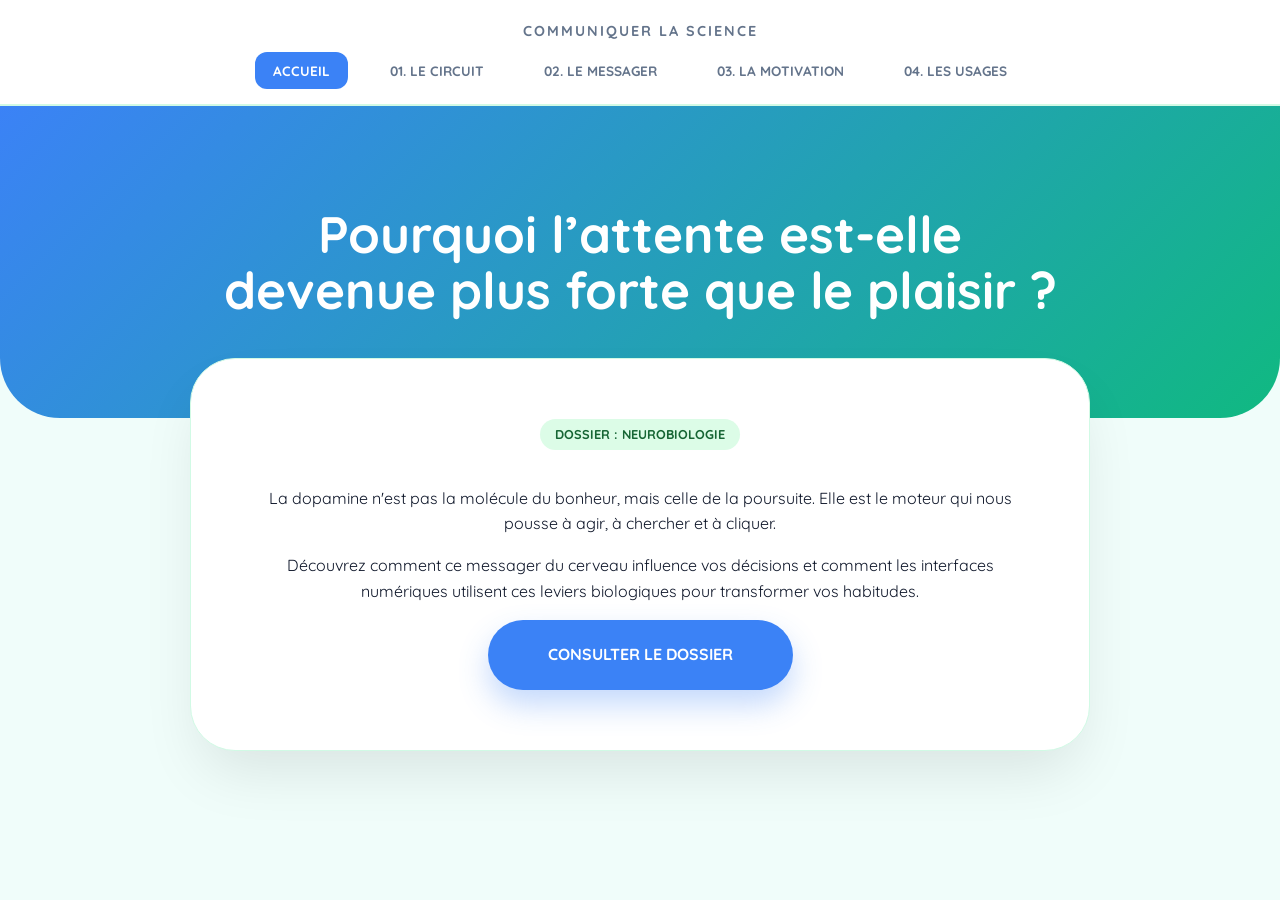
==== index.html @ db98b6cc "Update index.html" ====
<!DOCTYPE html>
<html lang="fr">
<head>
    <meta charset="UTF-8">
    <title>COMMUNIQUER LA SCIENCE | Dopamine</title>
    <style>
        @import url('https://fonts.googleapis.com/css2?family=Quicksand:wght@500;700;800&display=swap');
        :root { --bg: #f0fdfa; --blue: #3b82f6; --green: #10b981; --dark: #0f172a; }
        body { font-family: 'Quicksand', sans-serif; background-color: var(--bg); margin: 0; color: var(--dark); line-height: 1.6; }
        nav { background: white; border-bottom: 2px solid #d1fae5; padding: 20px 0; text-align: center; position: sticky; top: 0; z-index: 1000; }
        .nav-brand { display: block; font-weight: 800; font-size: 0.9rem; letter-spacing: 2px; color: #64748b; margin-bottom: 15px; text-transform: uppercase; }
        .nav-menu a { text-decoration: none; color: #64748b; font-weight: 700; margin: 0 10px; padding: 10px 18px; border-radius: 12px; font-size: 0.85rem; }
        .nav-menu a.active { background: var(--blue); color: white; }
        .hero { background: linear-gradient(135deg, var(--blue), var(--green)); color: white; padding: 100px 20px; text-align: center; border-bottom-left-radius: 60px; border-bottom-right-radius: 60px; }
        .hero h1 { font-size: 3.2rem; margin: 0; font-weight: 900; line-height: 1.1; max-width: 850px; margin: 0 auto; }
        .container { max-width: 900px; margin: -60px auto 80px auto; padding: 0 20px; }
        .card { background: white; border-radius: 45px; padding: 60px; box-shadow: 0 30px 60px -12px rgba(0,0,0,0.1); border: 1px solid #d1fae5; text-align: center; }
        .topic-tag { display: inline-block; background: #dcfce7; color: #166534; padding: 5px 15px; border-radius: 50px; font-weight: 800; font-size: 0.8rem; margin-bottom: 20px; text-transform: uppercase; }
        .btn-start { display: inline-block; background: var(--blue); color: white; padding: 22px 60px; border-radius: 100px; text-decoration: none; font-weight: 800; text-transform: uppercase; box-shadow: 0 15px 30px rgba(59, 130, 246, 0.3); transition: 0.3s; }
        .btn-start:hover { transform: translateY(-4px); background: #2563eb; }
    </style>
</head>
<body>
    <nav>
        <span class="nav-brand">Communiquer la science</span>
        <div class="nav-menu">
            <a href="index.html" class="active">ACCUEIL</a>
            <a href="anatomie.html">01. LE CIRCUIT</a>
            <a href="chimie.html">02. LE MESSAGER</a>
            <a href="mecanisme.html">03. LA MOTIVATION</a>
            <a href="addiction.html">04. LES USAGES</a>
        </div>
    </nav>
    <header class="hero">
        <h1>Pourquoi l’attente est-elle devenue plus forte que le plaisir ?</h1>
    </header>
    <main class="container">
        <div class="card">
            <span class="topic-tag">Dossier : Neurobiologie</span>
            <p>La dopamine n'est pas la molécule du bonheur, mais celle de la poursuite. Elle est le moteur qui nous pousse à agir, à chercher et à cliquer.</p>
            <p>Découvrez comment ce messager du cerveau influence vos décisions et comment les interfaces numériques utilisent ces leviers biologiques pour transformer vos habitudes.</p>
            <a href="anatomie.html" class="btn-start">Consulter le dossier</a>
        </div>
    </main>
</body>
</html>
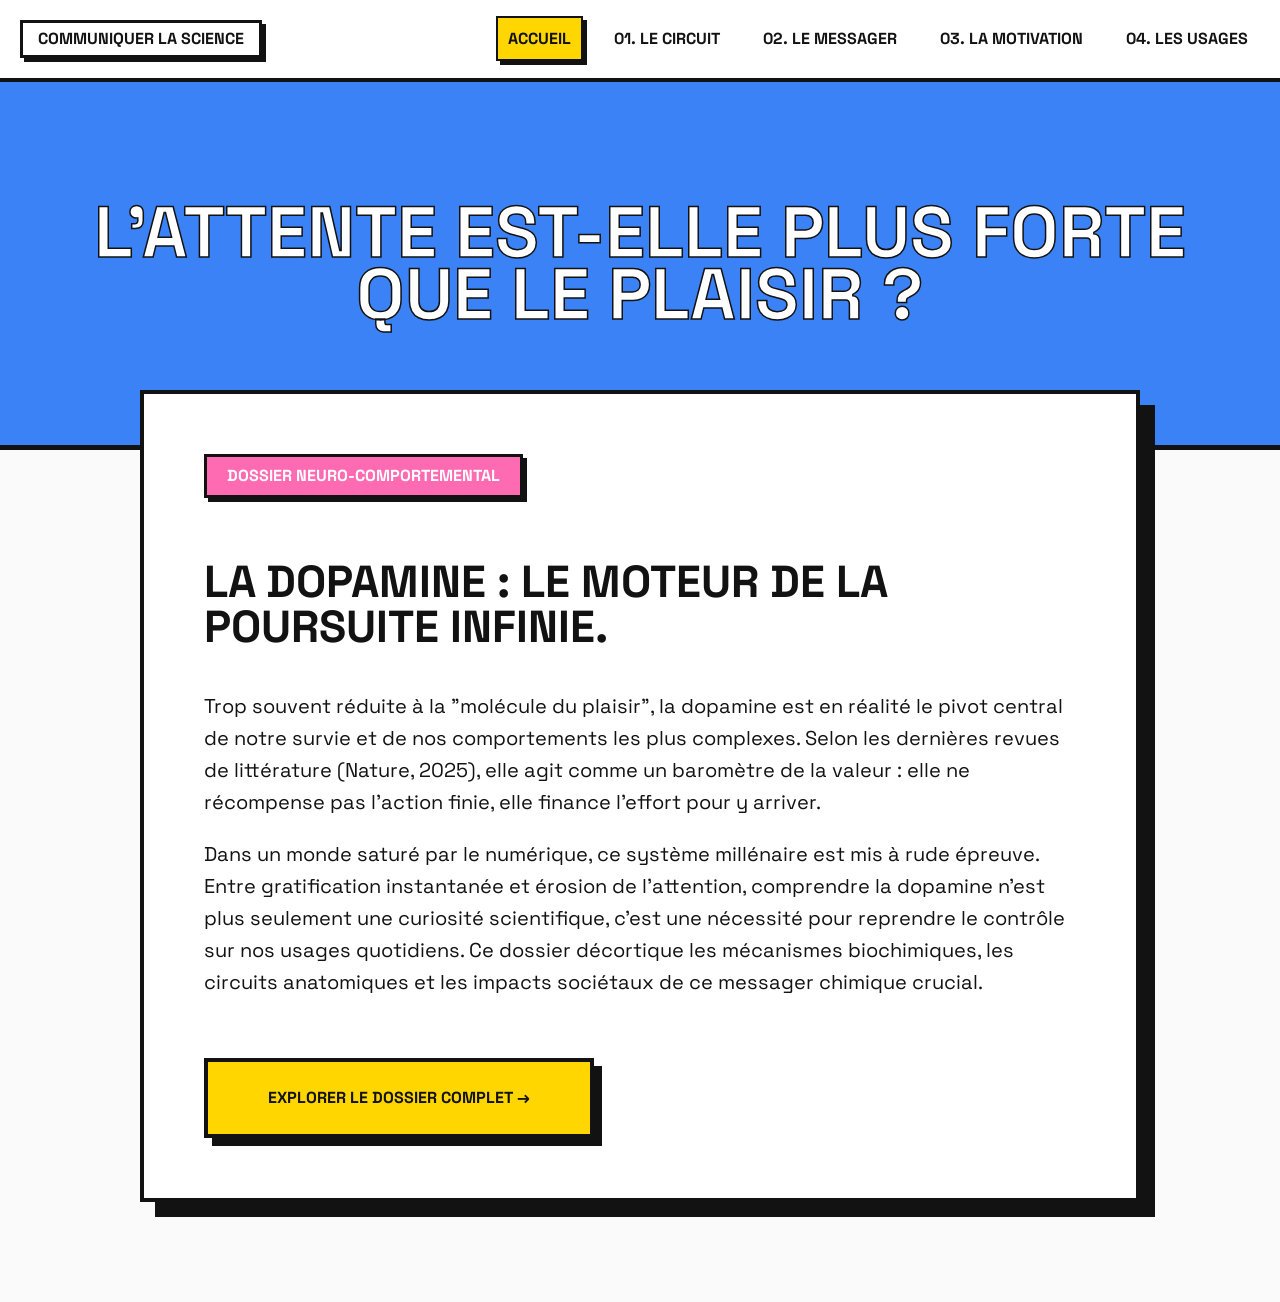
==== commit 8f706e74: "Update index.html" ====
--- a/index.html
+++ b/index.html
@@ -2,22 +2,24 @@
 <html lang="fr">
 <head>
     <meta charset="UTF-8">
-    <title>COMMUNIQUER LA SCIENCE | Dopamine</title>
+    <title>COMMUNIQUER LA SCIENCE | Dossier Dopamine</title>
     <style>
-        @import url('https://fonts.googleapis.com/css2?family=Quicksand:wght@500;700;800&display=swap');
-        :root { --bg: #f0fdfa; --blue: #3b82f6; --green: #10b981; --dark: #0f172a; }
-        body { font-family: 'Quicksand', sans-serif; background-color: var(--bg); margin: 0; color: var(--dark); line-height: 1.6; }
-        nav { background: white; border-bottom: 2px solid #d1fae5; padding: 20px 0; text-align: center; position: sticky; top: 0; z-index: 1000; }
-        .nav-brand { display: block; font-weight: 800; font-size: 0.9rem; letter-spacing: 2px; color: #64748b; margin-bottom: 15px; text-transform: uppercase; }
-        .nav-menu a { text-decoration: none; color: #64748b; font-weight: 700; margin: 0 10px; padding: 10px 18px; border-radius: 12px; font-size: 0.85rem; }
-        .nav-menu a.active { background: var(--blue); color: white; }
-        .hero { background: linear-gradient(135deg, var(--blue), var(--green)); color: white; padding: 100px 20px; text-align: center; border-bottom-left-radius: 60px; border-bottom-right-radius: 60px; }
-        .hero h1 { font-size: 3.2rem; margin: 0; font-weight: 900; line-height: 1.1; max-width: 850px; margin: 0 auto; }
-        .container { max-width: 900px; margin: -60px auto 80px auto; padding: 0 20px; }
-        .card { background: white; border-radius: 45px; padding: 60px; box-shadow: 0 30px 60px -12px rgba(0,0,0,0.1); border: 1px solid #d1fae5; text-align: center; }
-        .topic-tag { display: inline-block; background: #dcfce7; color: #166534; padding: 5px 15px; border-radius: 50px; font-weight: 800; font-size: 0.8rem; margin-bottom: 20px; text-transform: uppercase; }
-        .btn-start { display: inline-block; background: var(--blue); color: white; padding: 22px 60px; border-radius: 100px; text-decoration: none; font-weight: 800; text-transform: uppercase; box-shadow: 0 15px 30px rgba(59, 130, 246, 0.3); transition: 0.3s; }
-        .btn-start:hover { transform: translateY(-4px); background: #2563eb; }
+        @import url('https://fonts.googleapis.com/css2?family=Space+Grotesk:wght@500;700;800&display=swap');
+        :root { --bg: #fafafa; --yellow: #FFD600; --blue: #3b82f6; --pink: #FF6BB3; --dark: #121212; }
+        body { font-family: 'Space Grotesk', sans-serif; background-color: var(--bg); margin: 0; color: var(--dark); line-height: 1.4; }
+        nav { background: white; border-bottom: 4px solid var(--dark); padding: 20px; position: sticky; top: 0; z-index: 1000; display: flex; justify-content: space-between; align-items: center; }
+        .nav-brand { font-weight: 800; text-transform: uppercase; border: 3px solid var(--dark); padding: 5px 15px; box-shadow: 4px 4px 0 var(--dark); background: white; }
+        .nav-menu a { text-decoration: none; color: var(--dark); font-weight: 700; margin-left: 15px; padding: 10px; border: 2px solid transparent; }
+        .nav-menu a.active { background: var(--yellow); border: 2px solid var(--dark); box-shadow: 4px 4px 0 var(--dark); }
+        .hero { padding: 120px 20px; text-align: center; background: var(--blue); color: white; border-bottom: 5px solid var(--dark); }
+        .hero h1 { font-size: 4.5rem; margin: 0; line-height: 0.85; text-transform: uppercase; -webkit-text-stroke: 1.5px var(--dark); }
+        .container { max-width: 1000px; margin: -60px auto 100px auto; padding: 0 20px; }
+        .main-card { background: white; border: 4px solid var(--dark); padding: 60px; box-shadow: 15px 15px 0 var(--dark); }
+        .tag { display: inline-block; background: var(--pink); color: white; padding: 8px 20px; font-weight: 800; border: 3px solid var(--dark); margin-bottom: 25px; box-shadow: 4px 4px 0 var(--dark); text-transform: uppercase; }
+        h2 { font-size: 2.8rem; line-height: 1; margin-bottom: 40px; text-transform: uppercase; }
+        .content-text { font-size: 1.25rem; line-height: 1.6; text-align: left; }
+        .btn { display: inline-block; background: var(--yellow); color: var(--dark); padding: 25px 60px; font-weight: 900; text-decoration: none; border: 4px solid var(--dark); box-shadow: 8px 8px 0 var(--dark); text-transform: uppercase; margin-top: 40px; transition: 0.2s; }
+        .btn:hover { transform: translate(-4px, -4px); box-shadow: 12px 12px 0 var(--dark); }
     </style>
 </head>
 <body>
@@ -32,14 +34,17 @@
         </div>
     </nav>
     <header class="hero">
-        <h1>Pourquoi l’attente est-elle devenue plus forte que le plaisir ?</h1>
+        <h1>L'ATTENTE EST-ELLE PLUS FORTE QUE LE PLAISIR ?</h1>
     </header>
     <main class="container">
-        <div class="card">
-            <span class="topic-tag">Dossier : Neurobiologie</span>
-            <p>La dopamine n'est pas la molécule du bonheur, mais celle de la poursuite. Elle est le moteur qui nous pousse à agir, à chercher et à cliquer.</p>
-            <p>Découvrez comment ce messager du cerveau influence vos décisions et comment les interfaces numériques utilisent ces leviers biologiques pour transformer vos habitudes.</p>
-            <a href="anatomie.html" class="btn-start">Consulter le dossier</a>
+        <div class="main-card">
+            <span class="tag">Dossier Neuro-comportemental</span>
+            <h2>La dopamine : Le moteur de la poursuite infinie.</h2>
+            <div class="content-text">
+                <p>Trop souvent réduite à la "molécule du plaisir", la dopamine est en réalité le pivot central de notre survie et de nos comportements les plus complexes. Selon les dernières revues de littérature (Nature, 2025), elle agit comme un baromètre de la valeur : elle ne récompense pas l'action finie, elle finance l'effort pour y arriver.</p>
+                <p>Dans un monde saturé par le numérique, ce système millénaire est mis à rude épreuve. Entre gratification instantanée et érosion de l'attention, comprendre la dopamine n'est plus seulement une curiosité scientifique, c'est une nécessité pour reprendre le contrôle sur nos usages quotidiens. Ce dossier décortique les mécanismes biochimiques, les circuits anatomiques et les impacts sociétaux de ce messager chimique crucial.</p>
+            </div>
+            <a href="anatomie.html" class="btn">Explorer le dossier complet →</a>
         </div>
     </main>
 </body>
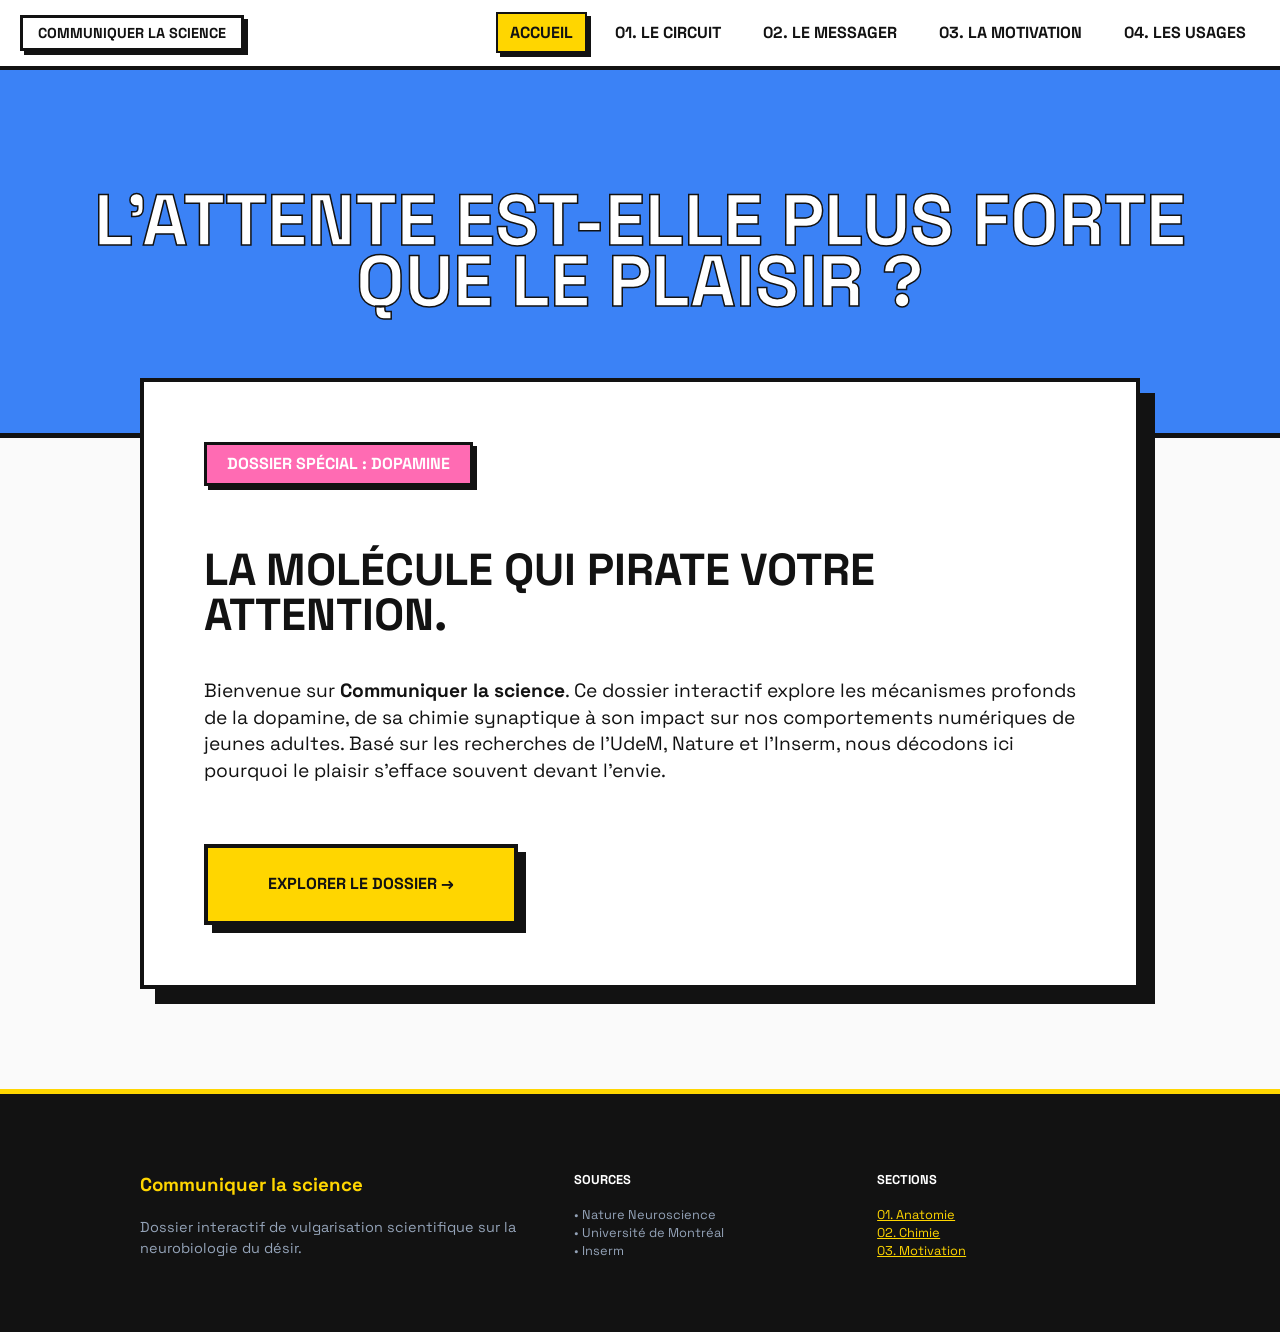
==== commit 7db08eee: "Update index.html" ====
--- a/index.html
+++ b/index.html
@@ -2,14 +2,14 @@
 <html lang="fr">
 <head>
     <meta charset="UTF-8">
-    <title>COMMUNIQUER LA SCIENCE | Dossier Dopamine</title>
+    <title>COMMUNIQUER LA SCIENCE | Accueil</title>
     <style>
         @import url('https://fonts.googleapis.com/css2?family=Space+Grotesk:wght@500;700;800&display=swap');
         :root { --bg: #fafafa; --yellow: #FFD600; --blue: #3b82f6; --pink: #FF6BB3; --dark: #121212; }
         body { font-family: 'Space Grotesk', sans-serif; background-color: var(--bg); margin: 0; color: var(--dark); line-height: 1.4; }
-        nav { background: white; border-bottom: 4px solid var(--dark); padding: 20px; position: sticky; top: 0; z-index: 1000; display: flex; justify-content: space-between; align-items: center; }
-        .nav-brand { font-weight: 800; text-transform: uppercase; border: 3px solid var(--dark); padding: 5px 15px; box-shadow: 4px 4px 0 var(--dark); background: white; }
-        .nav-menu a { text-decoration: none; color: var(--dark); font-weight: 700; margin-left: 15px; padding: 10px; border: 2px solid transparent; }
+        nav { background: white; border-bottom: 4px solid var(--dark); padding: 15px 20px; display: flex; justify-content: space-between; align-items: center; position: sticky; top: 0; z-index: 1000; }
+        .nav-brand { font-weight: 800; text-transform: uppercase; border: 3px solid var(--dark); padding: 5px 15px; box-shadow: 4px 4px 0 var(--dark); background: white; font-size: 0.9rem; }
+        .nav-menu a { text-decoration: none; color: var(--dark); font-weight: 700; margin-left: 10px; padding: 8px 12px; border: 2px solid transparent; }
         .nav-menu a.active { background: var(--yellow); border: 2px solid var(--dark); box-shadow: 4px 4px 0 var(--dark); }
         .hero { padding: 120px 20px; text-align: center; background: var(--blue); color: white; border-bottom: 5px solid var(--dark); }
         .hero h1 { font-size: 4.5rem; margin: 0; line-height: 0.85; text-transform: uppercase; -webkit-text-stroke: 1.5px var(--dark); }
@@ -17,9 +17,8 @@
         .main-card { background: white; border: 4px solid var(--dark); padding: 60px; box-shadow: 15px 15px 0 var(--dark); }
         .tag { display: inline-block; background: var(--pink); color: white; padding: 8px 20px; font-weight: 800; border: 3px solid var(--dark); margin-bottom: 25px; box-shadow: 4px 4px 0 var(--dark); text-transform: uppercase; }
         h2 { font-size: 2.8rem; line-height: 1; margin-bottom: 40px; text-transform: uppercase; }
-        .content-text { font-size: 1.25rem; line-height: 1.6; text-align: left; }
         .btn { display: inline-block; background: var(--yellow); color: var(--dark); padding: 25px 60px; font-weight: 900; text-decoration: none; border: 4px solid var(--dark); box-shadow: 8px 8px 0 var(--dark); text-transform: uppercase; margin-top: 40px; transition: 0.2s; }
-        .btn:hover { transform: translate(-4px, -4px); box-shadow: 12px 12px 0 var(--dark); }
+        footer { background: var(--dark); color: white; padding: 60px 20px; border-top: 5px solid var(--yellow); margin-top: 80px; }
     </style>
 </head>
 <body>
@@ -33,19 +32,21 @@
             <a href="addiction.html">04. LES USAGES</a>
         </div>
     </nav>
-    <header class="hero">
-        <h1>L'ATTENTE EST-ELLE PLUS FORTE QUE LE PLAISIR ?</h1>
-    </header>
+    <header class="hero"><h1>L'ATTENTE EST-ELLE PLUS FORTE QUE LE PLAISIR ?</h1></header>
     <main class="container">
         <div class="main-card">
-            <span class="tag">Dossier Neuro-comportemental</span>
-            <h2>La dopamine : Le moteur de la poursuite infinie.</h2>
-            <div class="content-text">
-                <p>Trop souvent réduite à la "molécule du plaisir", la dopamine est en réalité le pivot central de notre survie et de nos comportements les plus complexes. Selon les dernières revues de littérature (Nature, 2025), elle agit comme un baromètre de la valeur : elle ne récompense pas l'action finie, elle finance l'effort pour y arriver.</p>
-                <p>Dans un monde saturé par le numérique, ce système millénaire est mis à rude épreuve. Entre gratification instantanée et érosion de l'attention, comprendre la dopamine n'est plus seulement une curiosité scientifique, c'est une nécessité pour reprendre le contrôle sur nos usages quotidiens. Ce dossier décortique les mécanismes biochimiques, les circuits anatomiques et les impacts sociétaux de ce messager chimique crucial.</p>
-            </div>
-            <a href="anatomie.html" class="btn">Explorer le dossier complet →</a>
+            <span class="tag">Dossier Spécial : Dopamine</span>
+            <h2>La molécule qui pirate votre attention.</h2>
+            <p style="font-size: 1.2rem;">Bienvenue sur <b>Communiquer la science</b>. Ce dossier interactif explore les mécanismes profonds de la dopamine, de sa chimie synaptique à son impact sur nos comportements numériques de jeunes adultes. Basé sur les recherches de l'UdeM, Nature et l'Inserm, nous décodons ici pourquoi le plaisir s'efface souvent devant l'envie.</p>
+            <a href="anatomie.html" class="btn">Explorer le dossier →</a>
         </div>
     </main>
+    <footer>
+        <div style="max-width: 1000px; margin: 0 auto; display: grid; grid-template-columns: 1.5fr 1fr 1fr; gap: 40px;">
+            <div><h3 style="color: var(--yellow);">Communiquer la science</h3><p style="color: #94a3b8; font-size: 0.9rem;">Dossier interactif de vulgarisation scientifique sur la neurobiologie du désir.</p></div>
+            <div><h4 style="text-transform: uppercase; font-size: 0.8rem;">Sources</h4><ul style="list-style: none; padding: 0; font-size: 0.8rem; color: #94a3b8;"><li>• Nature Neuroscience</li><li>• Université de Montréal</li><li>• Inserm</li></ul></div>
+            <div><h4 style="text-transform: uppercase; font-size: 0.8rem;">Sections</h4><div style="display: flex; flex-direction: column; font-size: 0.8rem;"><a href="anatomie.html" style="color: var(--yellow);">01. Anatomie</a><a href="chimie.html" style="color: var(--yellow);">02. Chimie</a><a href="mecanisme.html" style="color: var(--yellow);">03. Motivation</a></div></div>
+        </div>
+    </footer>
 </body>
 </html>
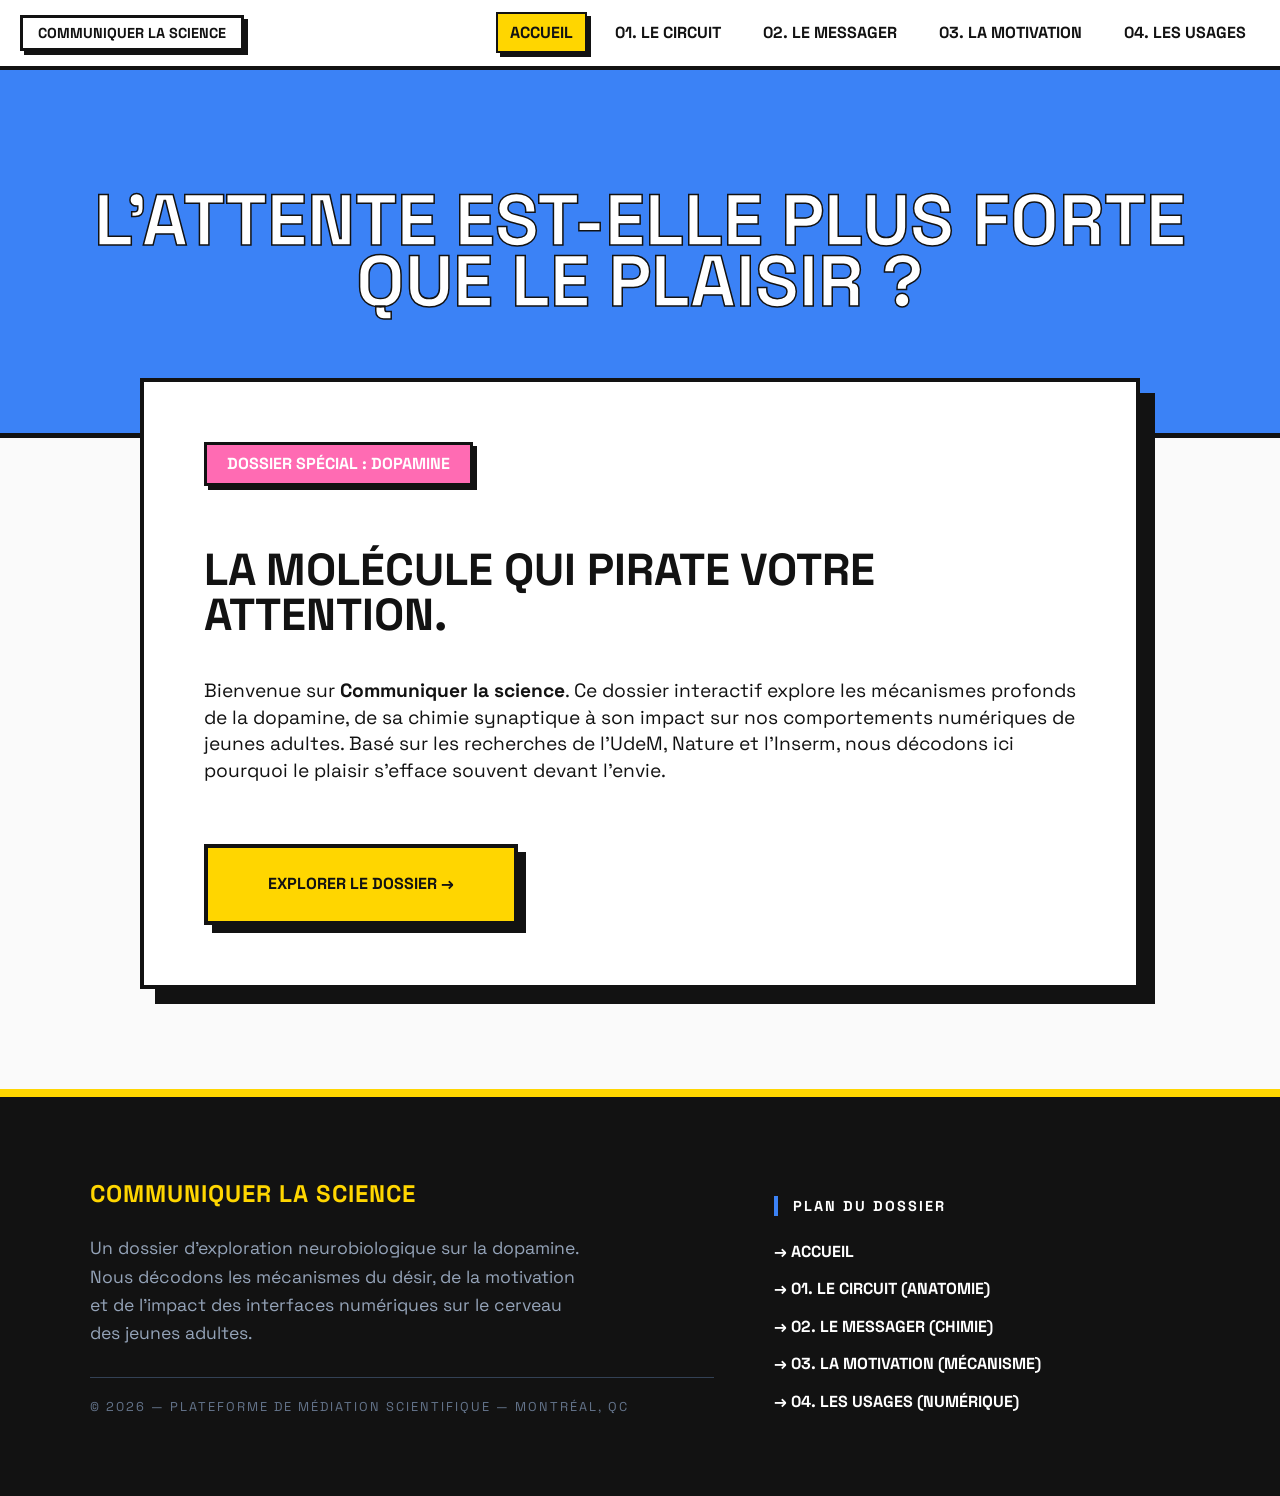
==== commit daae0a51: "Update index.html" ====
--- a/index.html
+++ b/index.html
@@ -41,12 +41,30 @@
             <a href="anatomie.html" class="btn">Explorer le dossier →</a>
         </div>
     </main>
-    <footer>
-        <div style="max-width: 1000px; margin: 0 auto; display: grid; grid-template-columns: 1.5fr 1fr 1fr; gap: 40px;">
-            <div><h3 style="color: var(--yellow);">Communiquer la science</h3><p style="color: #94a3b8; font-size: 0.9rem;">Dossier interactif de vulgarisation scientifique sur la neurobiologie du désir.</p></div>
-            <div><h4 style="text-transform: uppercase; font-size: 0.8rem;">Sources</h4><ul style="list-style: none; padding: 0; font-size: 0.8rem; color: #94a3b8;"><li>• Nature Neuroscience</li><li>• Université de Montréal</li><li>• Inserm</li></ul></div>
-            <div><h4 style="text-transform: uppercase; font-size: 0.8rem;">Sections</h4><div style="display: flex; flex-direction: column; font-size: 0.8rem;"><a href="anatomie.html" style="color: var(--yellow);">01. Anatomie</a><a href="chimie.html" style="color: var(--yellow);">02. Chimie</a><a href="mecanisme.html" style="color: var(--yellow);">03. Motivation</a></div></div>
+    <footer style="background: var(--dark); color: white; padding: 80px 20px; border-top: 8px solid var(--yellow); margin-top: 100px;">
+    <div style="max-width: 1100px; margin: 0 auto; display: grid; grid-template-columns: 1.5fr 1fr; gap: 60px;">
+        
+        <div>
+            <h3 style="text-transform: uppercase; color: var(--yellow); font-size: 1.5rem; margin-top: 0; letter-spacing: 1px;">Communiquer la science</h3>
+            <p style="color: #94a3b8; font-size: 1.1rem; line-height: 1.6; max-width: 500px;">
+                Un dossier d'exploration neurobiologique sur la dopamine. Nous décodons les mécanismes du désir, de la motivation et de l'impact des interfaces numériques sur le cerveau des jeunes adultes.
+            </p>
+            <div style="margin-top: 30px; font-size: 0.8rem; color: #64748b; text-transform: uppercase; letter-spacing: 2px; border-top: 1px solid #334155; padding-top: 20px;">
+                © 2026 — Plateforme de médiation scientifique — Montréal, QC
+            </div>
         </div>
-    </footer>
+
+        <div>
+            <h4 style="text-transform: uppercase; font-size: 0.9rem; letter-spacing: 2px; color: white; margin-bottom: 25px; border-left: 4px solid var(--blue); padding-left: 15px;">Plan du dossier</h4>
+            <div style="display: grid; grid-template-columns: 1fr; gap: 15px;">
+                <a href="index.html" style="color: white; text-decoration: none; font-weight: 700; font-size: 1rem; transition: 0.2s;" onmouseover="this.style.color='var(--yellow)'" onmouseout="this.style.color='white'">→ ACCUEIL</a>
+                <a href="anatomie.html" style="color: white; text-decoration: none; font-weight: 700; font-size: 1rem; transition: 0.2s;" onmouseover="this.style.color='var(--green)'" onmouseout="this.style.color='white'">→ 01. LE CIRCUIT (ANATOMIE)</a>
+                <a href="chimie.html" style="color: white; text-decoration: none; font-weight: 700; font-size: 1rem; transition: 0.2s;" onmouseover="this.style.color='var(--purple)'" onmouseout="this.style.color='white'">→ 02. LE MESSAGER (CHIMIE)</a>
+                <a href="mecanisme.html" style="color: white; text-decoration: none; font-weight: 700; font-size: 1rem; transition: 0.2s;" onmouseover="this.style.color='var(--orange)'" onmouseout="this.style.color='white'">→ 03. LA MOTIVATION (MÉCANISME)</a>
+                <a href="addiction.html" style="color: white; text-decoration: none; font-weight: 700; font-size: 1rem; transition: 0.2s;" onmouseover="this.style.color='var(--pink)'" onmouseout="this.style.color='white'">→ 04. LES USAGES (NUMÉRIQUE)</a>
+            </div>
+        </div>
+    </div>
+</footer>
 </body>
 </html>
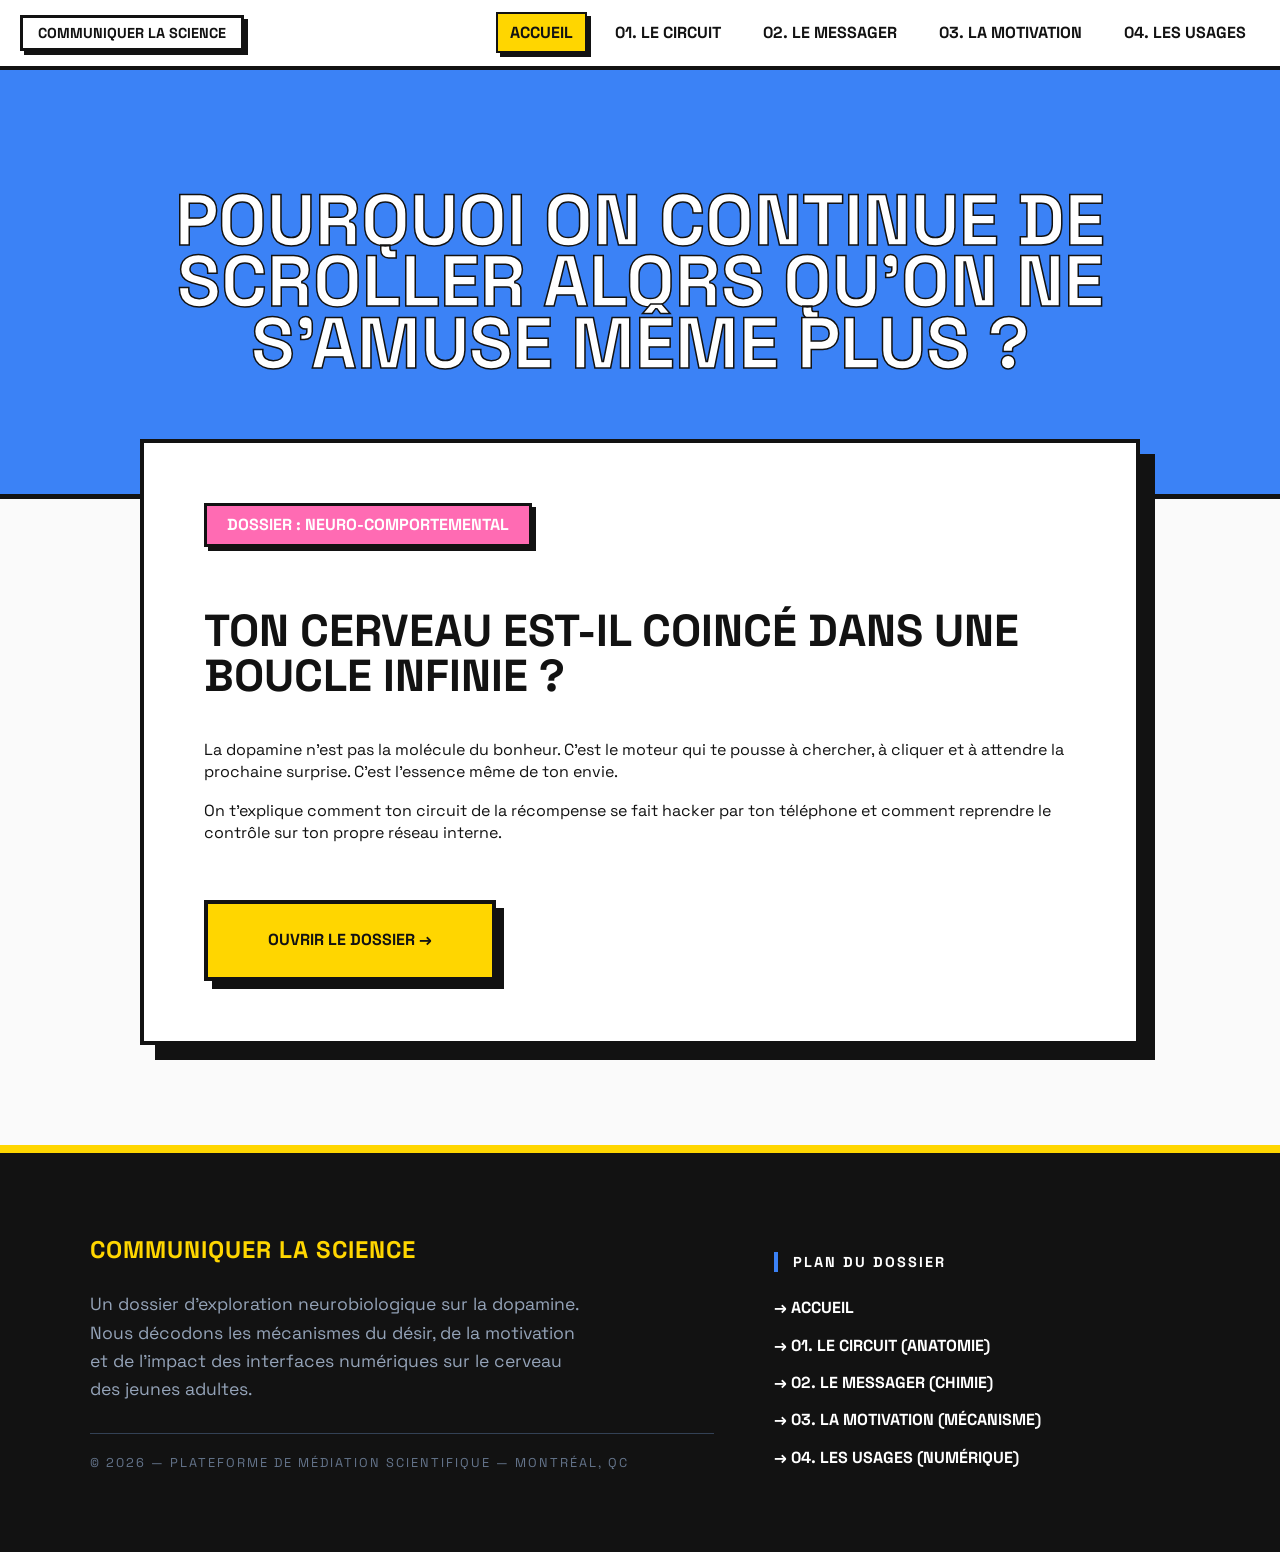
==== commit 3cd20d3b: "Update index.html" ====
--- a/index.html
+++ b/index.html
@@ -32,14 +32,16 @@
             <a href="addiction.html">04. LES USAGES</a>
         </div>
     </nav>
-    <header class="hero"><h1>L'ATTENTE EST-ELLE PLUS FORTE QUE LE PLAISIR ?</h1></header>
+<header class="hero">
+    <h1>POURQUOI ON CONTINUE DE SCROLLER ALORS QU’ON NE S’AMUSE MÊME PLUS ?</h1></header>
     <main class="container">
         <div class="main-card">
-            <span class="tag">Dossier Spécial : Dopamine</span>
-            <h2>La molécule qui pirate votre attention.</h2>
-            <p style="font-size: 1.2rem;">Bienvenue sur <b>Communiquer la science</b>. Ce dossier interactif explore les mécanismes profonds de la dopamine, de sa chimie synaptique à son impact sur nos comportements numériques de jeunes adultes. Basé sur les recherches de l'UdeM, Nature et l'Inserm, nous décodons ici pourquoi le plaisir s'efface souvent devant l'envie.</p>
-            <a href="anatomie.html" class="btn">Explorer le dossier →</a>
-        </div>
+    <span class="tag">Dossier : Neuro-comportemental</span>
+    <h2>Ton cerveau est-il coincé dans une boucle infinie ?</h2>
+    <p>La dopamine n'est pas la molécule du bonheur. C'est le moteur qui te pousse à chercher, à cliquer et à attendre la prochaine surprise. C'est l'essence même de ton envie.</p>
+    <p>On t'explique comment ton circuit de la récompense se fait hacker par ton téléphone et comment reprendre le contrôle sur ton propre réseau interne.</p>
+    <a href="anatomie.html" class="btn">Ouvrir le dossier →</a>
+</div>
     </main>
     <footer style="background: var(--dark); color: white; padding: 80px 20px; border-top: 8px solid var(--yellow); margin-top: 100px;">
     <div style="max-width: 1100px; margin: 0 auto; display: grid; grid-template-columns: 1.5fr 1fr; gap: 60px;">
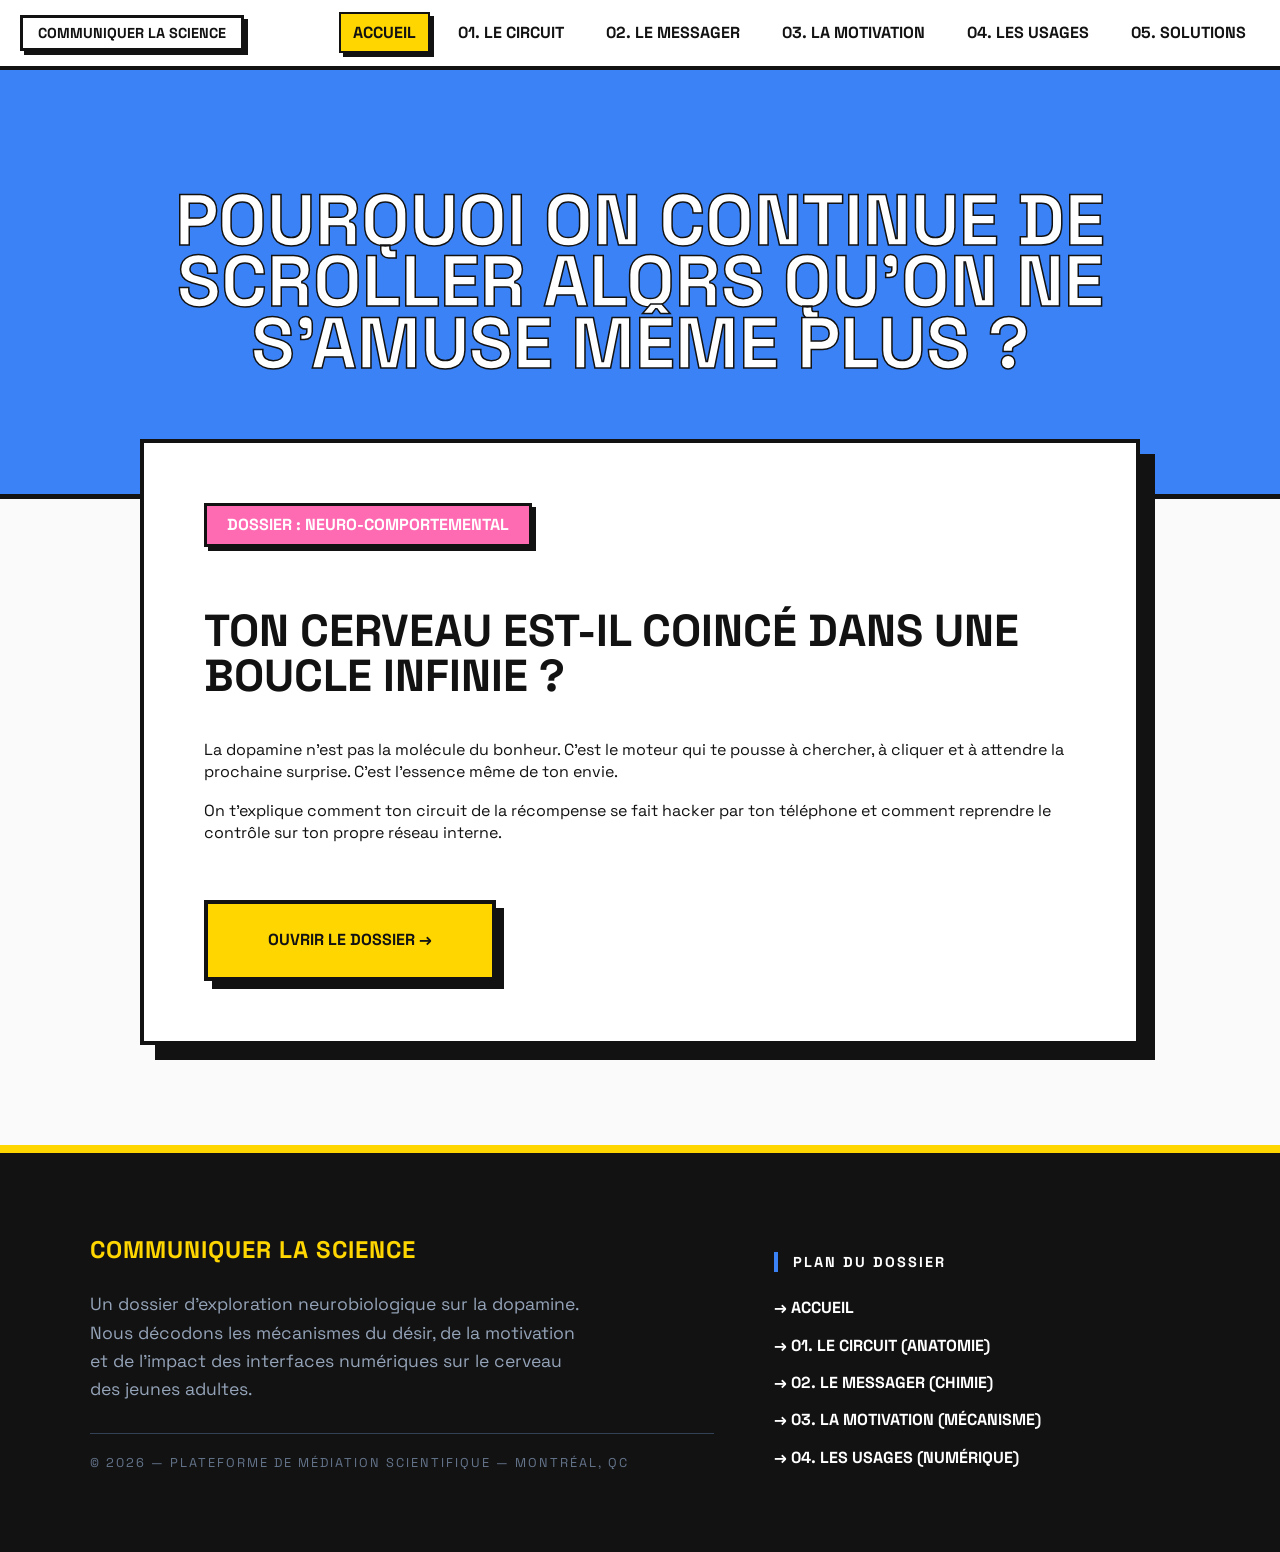
==== commit 45824926: "Update index.html" ====
--- a/index.html
+++ b/index.html
@@ -25,12 +25,12 @@
     <nav>
         <span class="nav-brand">Communiquer la science</span>
         <div class="nav-menu">
-            <a href="index.html" class="active">ACCUEIL</a>
-            <a href="anatomie.html">01. LE CIRCUIT</a>
-            <a href="chimie.html">02. LE MESSAGER</a>
-            <a href="mecanisme.html">03. LA MOTIVATION</a>
-            <a href="addiction.html">04. LES USAGES</a>
-        </div>
+    <a href="index.html" class="active">ACCUEIL</a>
+    <a href="anatomie.html">01. LE CIRCUIT</a>
+    <a href="chimie.html">02. LE MESSAGER</a>
+    <a href="mecanisme.html">03. LA MOTIVATION</a>
+    <a href="addiction.html">04. LES USAGES</a>
+    <a href="solutions.html">05. SOLUTIONS</a> </div>
     </nav>
 <header class="hero">
     <h1>POURQUOI ON CONTINUE DE SCROLLER ALORS QU’ON NE S’AMUSE MÊME PLUS ?</h1></header>
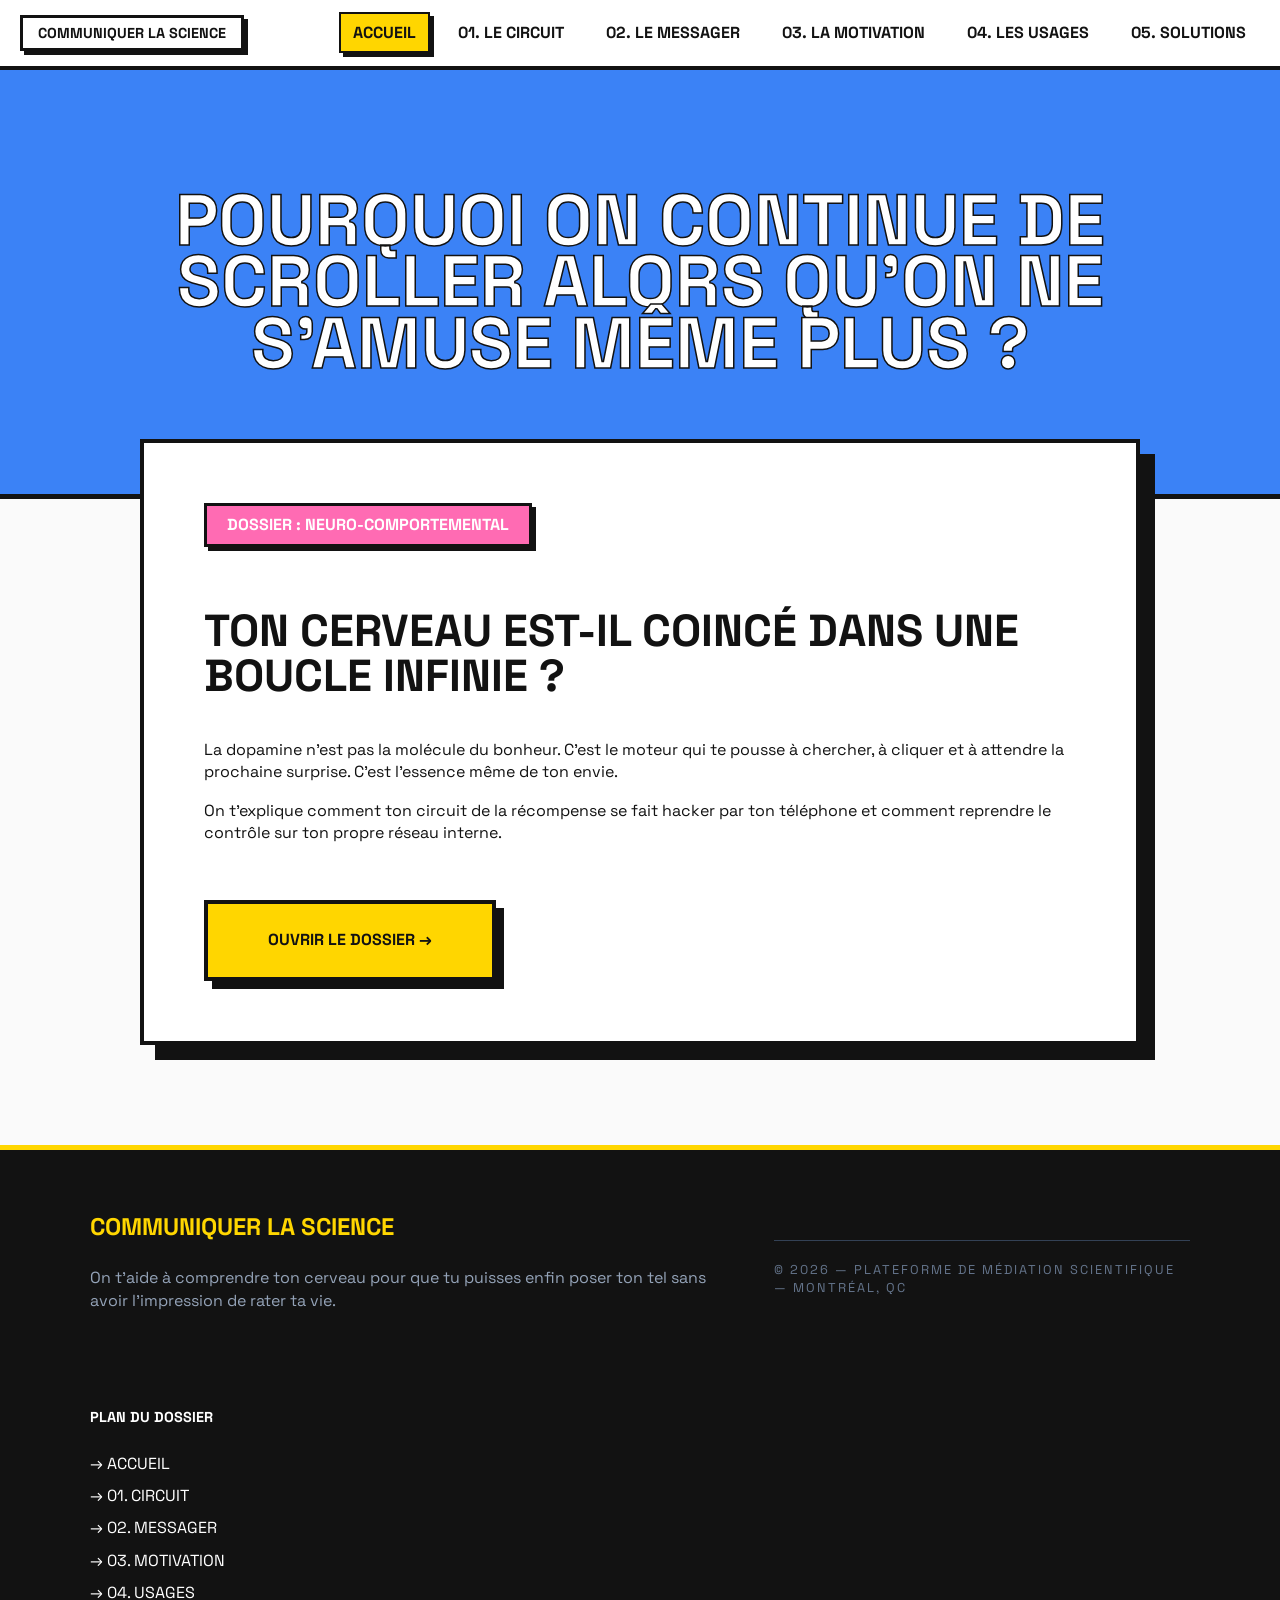
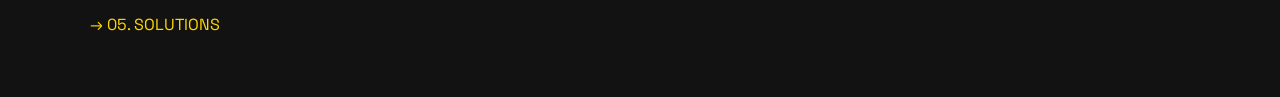
==== commit 2feedc3d: "Update index.html" ====
--- a/index.html
+++ b/index.html
@@ -43,30 +43,27 @@
     <a href="anatomie.html" class="btn">Ouvrir le dossier →</a>
 </div>
     </main>
-    <footer style="background: var(--dark); color: white; padding: 80px 20px; border-top: 8px solid var(--yellow); margin-top: 100px;">
-    <div style="max-width: 1100px; margin: 0 auto; display: grid; grid-template-columns: 1.5fr 1fr; gap: 60px;">
-        
-        <div>
-            <h3 style="text-transform: uppercase; color: var(--yellow); font-size: 1.5rem; margin-top: 0; letter-spacing: 1px;">Communiquer la science</h3>
-            <p style="color: #94a3b8; font-size: 1.1rem; line-height: 1.6; max-width: 500px;">
-                Un dossier d'exploration neurobiologique sur la dopamine. Nous décodons les mécanismes du désir, de la motivation et de l'impact des interfaces numériques sur le cerveau des jeunes adultes.
-            </p>
+    <footer>
+        <div style="max-width: 1100px; margin: 0 auto; display: grid; grid-template-columns: 1.5fr 1fr; gap: 60px;">
+            <div>
+                <h3 style="text-transform: uppercase; color: var(--yellow); font-size: 1.5rem; margin-top: 0;">Communiquer la science</h3>
+                <p style="color: #94a3b8;">On t'aide à comprendre ton cerveau pour que tu puisses enfin poser ton tel sans avoir l'impression de rater ta vie.</p>
+            </div>
             <div style="margin-top: 30px; font-size: 0.8rem; color: #64748b; text-transform: uppercase; letter-spacing: 2px; border-top: 1px solid #334155; padding-top: 20px;">
                 © 2026 — Plateforme de médiation scientifique — Montréal, QC
             </div>
-        </div>
-
-        <div>
-            <h4 style="text-transform: uppercase; font-size: 0.9rem; letter-spacing: 2px; color: white; margin-bottom: 25px; border-left: 4px solid var(--blue); padding-left: 15px;">Plan du dossier</h4>
-            <div style="display: grid; grid-template-columns: 1fr; gap: 15px;">
-                <a href="index.html" style="color: white; text-decoration: none; font-weight: 700; font-size: 1rem; transition: 0.2s;" onmouseover="this.style.color='var(--yellow)'" onmouseout="this.style.color='white'">→ ACCUEIL</a>
-                <a href="anatomie.html" style="color: white; text-decoration: none; font-weight: 700; font-size: 1rem; transition: 0.2s;" onmouseover="this.style.color='var(--green)'" onmouseout="this.style.color='white'">→ 01. LE CIRCUIT (ANATOMIE)</a>
-                <a href="chimie.html" style="color: white; text-decoration: none; font-weight: 700; font-size: 1rem; transition: 0.2s;" onmouseover="this.style.color='var(--purple)'" onmouseout="this.style.color='white'">→ 02. LE MESSAGER (CHIMIE)</a>
-                <a href="mecanisme.html" style="color: white; text-decoration: none; font-weight: 700; font-size: 1rem; transition: 0.2s;" onmouseover="this.style.color='var(--orange)'" onmouseout="this.style.color='white'">→ 03. LA MOTIVATION (MÉCANISME)</a>
-                <a href="addiction.html" style="color: white; text-decoration: none; font-weight: 700; font-size: 1rem; transition: 0.2s;" onmouseover="this.style.color='var(--pink)'" onmouseout="this.style.color='white'">→ 04. LES USAGES (NUMÉRIQUE)</a>
+            <div>
+                <h4 style="text-transform: uppercase; font-size: 0.9rem; color: white; margin-bottom: 25px;">Plan du dossier</h4>
+                <div style="display: grid; grid-template-columns: 1fr; gap: 10px;">
+                    <a href="index.html" style="color: white; text-decoration: none;">→ ACCUEIL</a>
+                    <a href="anatomie.html" style="color: white; text-decoration: none;">→ 01. CIRCUIT</a>
+                    <a href="chimie.html" style="color: white; text-decoration: none;">→ 02. MESSAGER</a>
+                    <a href="mecanisme.html" style="color: white; text-decoration: none;">→ 03. MOTIVATION</a>
+                    <a href="addiction.html" style="color: white; text-decoration: none;">→ 04. USAGES</a>
+                    <a href="solutions.html" style="color: var(--yellow); text-decoration: none;">→ 05. SOLUTIONS</a>
+                </div>
             </div>
         </div>
-    </div>
-</footer>
+    </footer>
 </body>
 </html>
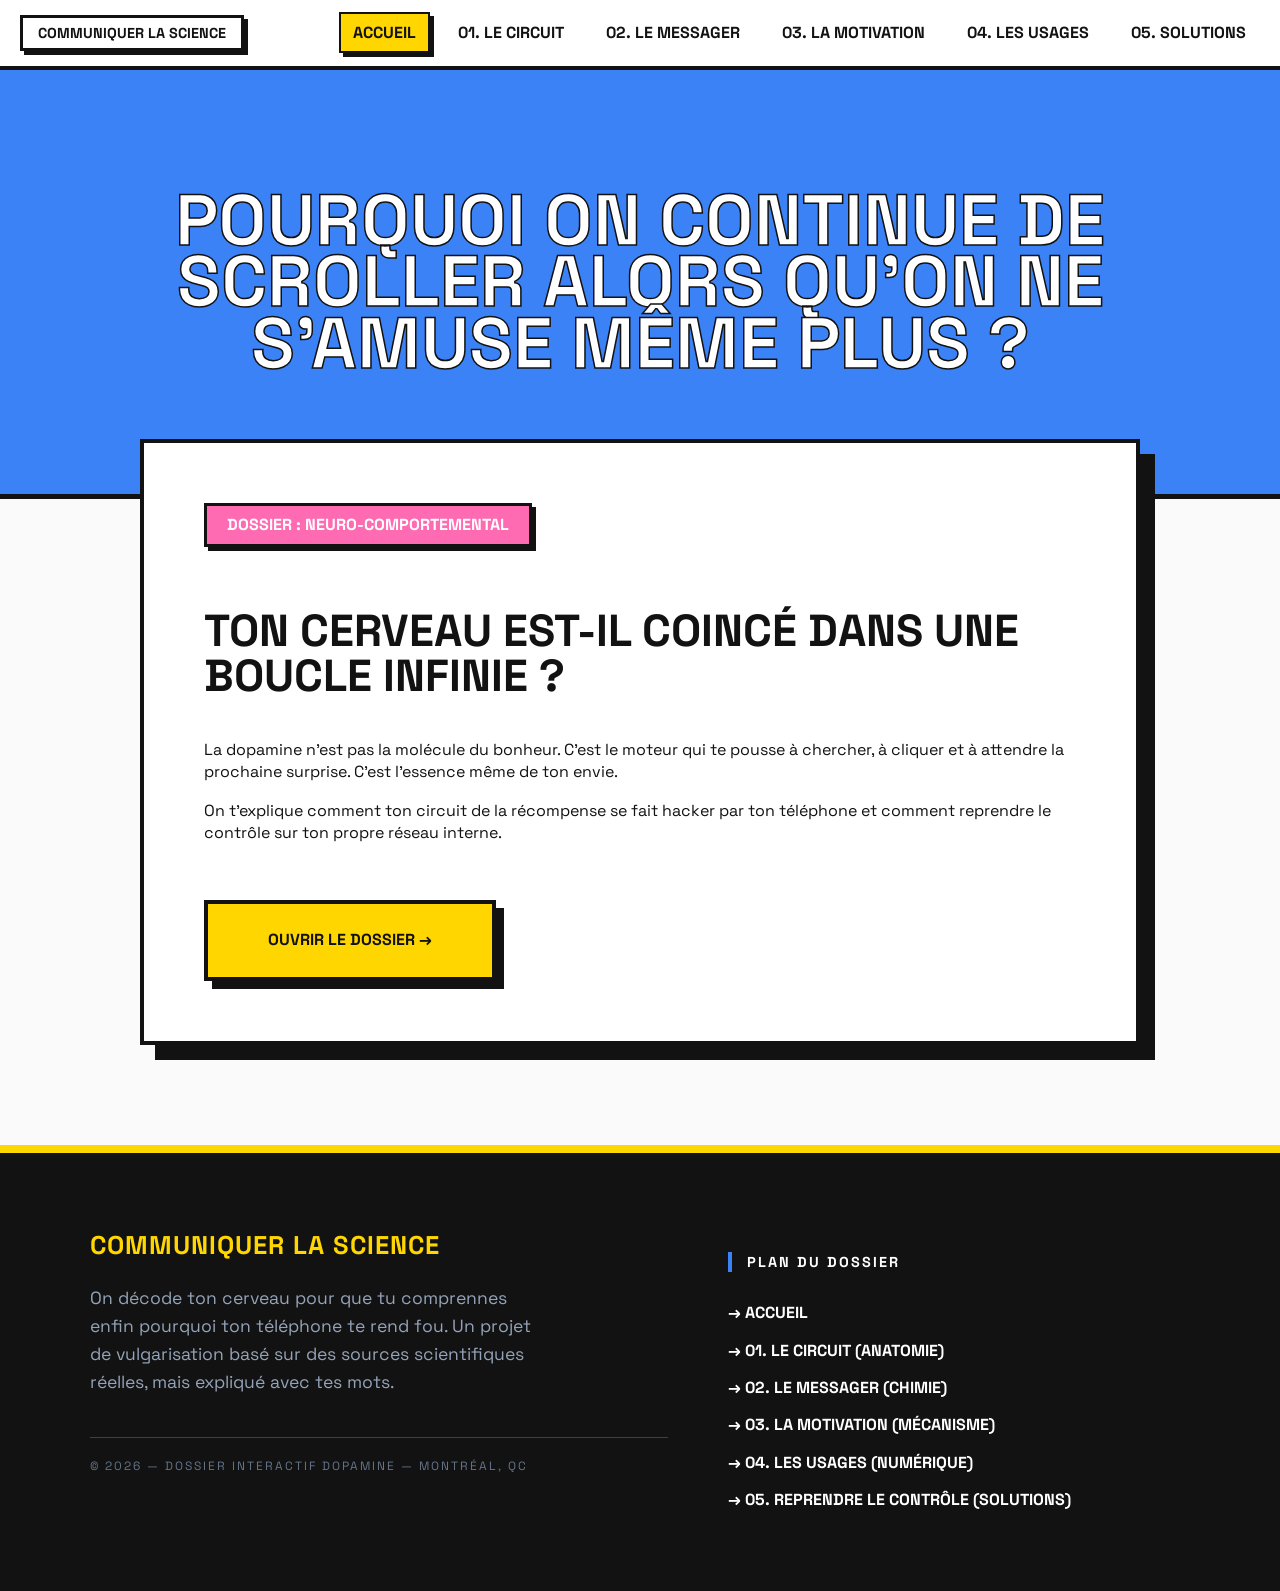
==== commit ecbb08d8: "Update index.html" ====
--- a/index.html
+++ b/index.html
@@ -43,27 +43,36 @@
     <a href="anatomie.html" class="btn">Ouvrir le dossier →</a>
 </div>
     </main>
-    <footer>
-        <div style="max-width: 1100px; margin: 0 auto; display: grid; grid-template-columns: 1.5fr 1fr; gap: 60px;">
-            <div>
-                <h3 style="text-transform: uppercase; color: var(--yellow); font-size: 1.5rem; margin-top: 0;">Communiquer la science</h3>
-                <p style="color: #94a3b8;">On t'aide à comprendre ton cerveau pour que tu puisses enfin poser ton tel sans avoir l'impression de rater ta vie.</p>
-            </div>
-            <div style="margin-top: 30px; font-size: 0.8rem; color: #64748b; text-transform: uppercase; letter-spacing: 2px; border-top: 1px solid #334155; padding-top: 20px;">
-                © 2026 — Plateforme de médiation scientifique — Montréal, QC
-            </div>
-            <div>
-                <h4 style="text-transform: uppercase; font-size: 0.9rem; color: white; margin-bottom: 25px;">Plan du dossier</h4>
-                <div style="display: grid; grid-template-columns: 1fr; gap: 10px;">
-                    <a href="index.html" style="color: white; text-decoration: none;">→ ACCUEIL</a>
-                    <a href="anatomie.html" style="color: white; text-decoration: none;">→ 01. CIRCUIT</a>
-                    <a href="chimie.html" style="color: white; text-decoration: none;">→ 02. MESSAGER</a>
-                    <a href="mecanisme.html" style="color: white; text-decoration: none;">→ 03. MOTIVATION</a>
-                    <a href="addiction.html" style="color: white; text-decoration: none;">→ 04. USAGES</a>
-                    <a href="solutions.html" style="color: var(--yellow); text-decoration: none;">→ 05. SOLUTIONS</a>
-                </div>
+    <footer style="background: var(--dark); color: white; padding: 80px 20px; border-top: 8px solid var(--yellow); margin-top: 100px;">
+    <div style="max-width: 1100px; margin: 0 auto; display: grid; grid-template-columns: 1.5fr 1.2fr; gap: 60px;">
+        
+        <div>
+            <h3 style="text-transform: uppercase; color: var(--yellow); font-size: 1.6rem; margin-top: 0; letter-spacing: 1px; line-height: 1;">Communiquer la science</h3>
+            <p style="color: #94a3b8; font-size: 1.1rem; line-height: 1.6; max-width: 450px; margin-top: 20px;">
+                On décode ton cerveau pour que tu comprennes enfin pourquoi ton téléphone te rend fou. Un projet de vulgarisation basé sur des sources scientifiques réelles, mais expliqué avec tes mots.
+            </p>
+            <div style="margin-top: 40px; font-size: 0.75rem; color: #64748b; text-transform: uppercase; letter-spacing: 2px; border-top: 1px solid #334155; padding-top: 20px;">
+                © 2026 — Dossier Interactif Dopamine — Montréal, QC
             </div>
         </div>
-    </footer>
+
+        <div>
+            <h4 style="text-transform: uppercase; font-size: 0.9rem; letter-spacing: 2px; color: white; margin-bottom: 30px; border-left: 4px solid var(--blue); padding-left: 15px;">Plan du dossier</h4>
+            <div style="display: grid; grid-template-columns: 1fr; gap: 15px;">
+                <a href="index.html" style="color: white; text-decoration: none; font-weight: 700; font-size: 1rem; transition: 0.2s;" onmouseover="this.style.color='var(--yellow)'" onmouseout="this.style.color='white'">→ ACCUEIL</a>
+                
+                <a href="anatomie.html" style="color: white; text-decoration: none; font-weight: 700; font-size: 1rem; transition: 0.2s;" onmouseover="this.style.color='var(--green)'" onmouseout="this.style.color='white'">→ 01. LE CIRCUIT (ANATOMIE)</a>
+                
+                <a href="chimie.html" style="color: white; text-decoration: none; font-weight: 700; font-size: 1rem; transition: 0.2s;" onmouseover="this.style.color='var(--purple)'" onmouseout="this.style.color='white'">→ 02. LE MESSAGER (CHIMIE)</a>
+                
+                <a href="mecanisme.html" style="color: white; text-decoration: none; font-weight: 700; font-size: 1rem; transition: 0.2s;" onmouseover="this.style.color='var(--orange)'" onmouseout="this.style.color='white'">→ 03. LA MOTIVATION (MÉCANISME)</a>
+                
+                <a href="addiction.html" style="color: white; text-decoration: none; font-weight: 700; font-size: 1rem; transition: 0.2s;" onmouseover="this.style.color='var(--pink)'" onmouseout="this.style.color='white'">→ 04. LES USAGES (NUMÉRIQUE)</a>
+                
+                <a href="solutions.html" style="color: white; text-decoration: none; font-weight: 700; font-size: 1rem; transition: 0.2s;" onmouseover="this.style.color='var(--yellow)'" onmouseout="this.style.color='white'">→ 05. REPRENDRE LE CONTRÔLE (SOLUTIONS)</a>
+            </div>
+        </div>
+    </div>
+</footer>
 </body>
 </html>
